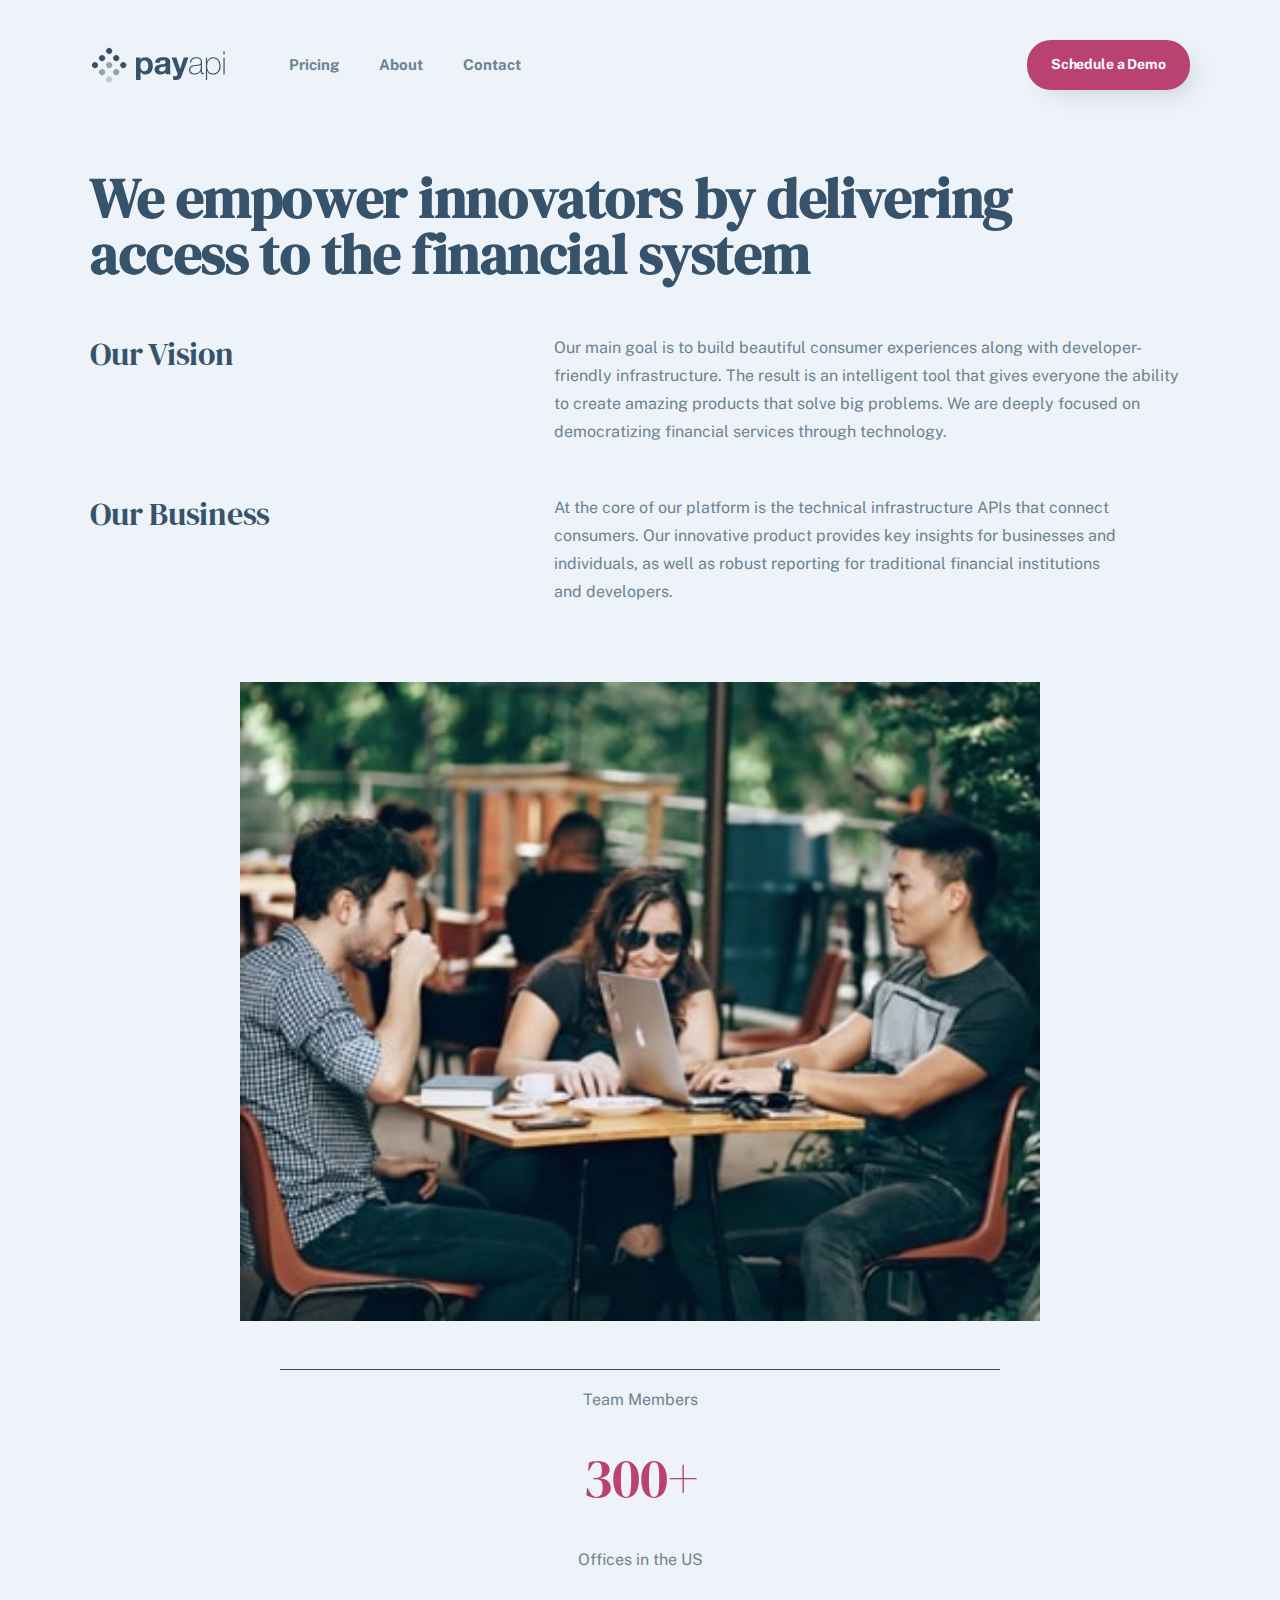
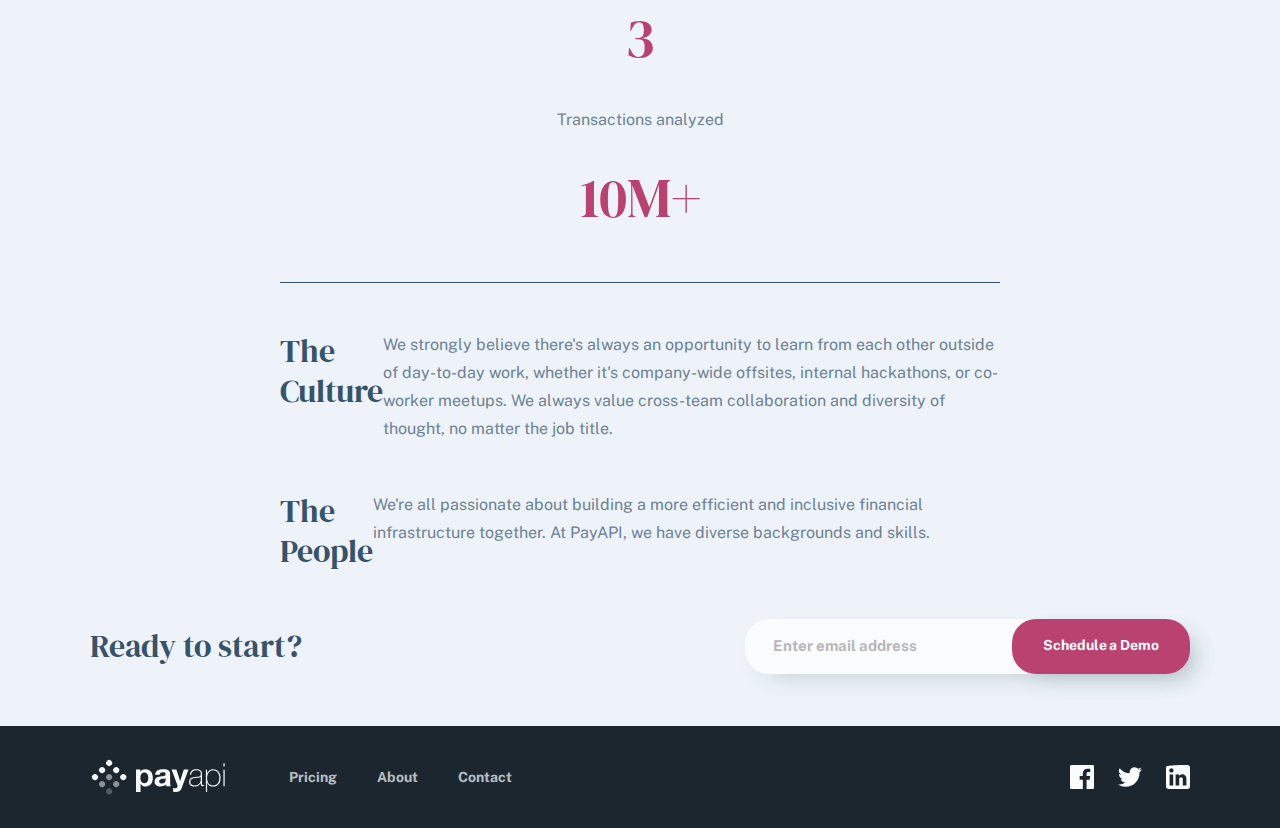
==== pages/about.html @ 9f635a34 "update" ====
<!DOCTYPE html>
<html lang="fr">
  <head>
    <meta charset="UTF-8" />
    <meta name="viewport" content="width=device-width, initial-scale=1.0" />
    <title>About | Pay API</title>
    <link
      rel="shortcut icon"
      href="../assets/shared/desktop/logo.svg"
      type="image/x-icon"
    />
    <link rel="stylesheet" href="../css/normalize.css" />
    <link rel="stylesheet" href="../css/reset.css" />
    <link rel="stylesheet" href="../css/main.css" />
    <link rel="stylesheet" href="../css/about.css" />
  </head>
  <body>
    <header>
      <nav>
        <a href="../index.html"
          ><img class="logo" src="../assets/shared/desktop/logo.svg" alt="logo"
        /></a>

        <a href="#"
          ><img
            class="image-hamburger"
            src="../assets/shared/mobile/menu.svg"
            alt="menu"
        /></a>

        <ul class="navbar-hamburger">
          <li><a class="links" href="./pricing.html">Pricing</a></li>

          <li><a class="links" href="./about.html">About</a></li>

          <li><a class="links" href="./contact.html">Contact</a></li>
        </ul>

        <a class="buttons button-primary button-nav" href="#"
          >Schedule a Demo</a
        >
      </nav>
    </header>

    <main>
      <section class="about">
        <h1 class="about-title small-h1">
          We empower innovators by delivering access to the financial system
        </h1>

        <article class="two-container-information vision-and-business">
          <section class="container-contain-information">
            <h3>Our Vision</h3>

            <p>
              Our main goal is to build beautiful consumer experiences along
              with developer-friendly infrastructure. The result is an
              intelligent tool that gives everyone the ability to create amazing
              products that solve big problems. We are deeply focused on
              democratizing financial services through technology.
            </p>
          </section>

          <section class="container-contain-information">
            <h3>Our Business</h3>

            <p>
              At the core of our platform is the technical infrastructure APIs
              that connect consumers. Our innovative product provides key
              insights for businesses and individuals, as well as robust
              reporting for traditional financial institutions and developers.
            </p>
          </section>
        </article>

        <section class="team">
          <img
            class="image-team"
            src="../assets/about/mobile/image-team-members.jpg"
            alt="the team around a table"
          />

          <article class="team-informations">
            <ul>
              <li>
                <p>Team Members</p>

                <span>300+</span>
              </li>

              <li>
                <p>Offices in the US</p>

                <span>3</span>
              </li>

              <li>
                <p>Transactions analyzed</p>

                <span>10M+</span>
              </li>
            </ul>
          </article>

          <article class="two-container-information culture-and-people">
            <section class="container-contain-information">
              <h3>The Culture</h3>

              <p>
                We strongly believe there's always an opportunity to learn from
                each other outside of day-to-day work, whether it's company-wide
                offsites, internal hackathons, or co-worker meetups. We always
                value cross-team collaboration and diversity of thought, no
                matter the job title.
              </p>
            </section>

            <section class="container-contain-information">
              <h3>The People</h3>

              <p>
                We're all passionate about building a more efficient and
                inclusive financial infrastructure together. At PayAPI, we have
                diverse backgrounds and skills.
              </p>
            </section>
          </article>
        </section>
      </section>

      <section class="demo">
        <h3>Ready to start?</h3>

        <form class="form-demo">
          <input
            type="email"
            name="email"
            class="email"
            placeholder="Enter email address"
          />

          <button class="buttons button-primary" type="submit">
            Schedule a Demo
          </button>
        </form>
      </section>
    </main>

    <footer>
      <div class="footer-container">
        <a href="../index.html">
          <svg
            class="logo-footer"
            width="135"
            height="38"
            xmlns="http://www.w3.org/2000/svg"
          >
            <g fill="#FBFCFE" fill-rule="evenodd">
              <path
                d="M50.544 33.934v-7.84h.064a5.36 5.36 0 002.128 1.84c.864.416 1.808.624 2.832.624 1.216 0 2.277-.235 3.184-.704a6.738 6.738 0 002.272-1.888 8.147 8.147 0 001.36-2.72 11.37 11.37 0 00.448-3.2c0-1.173-.15-2.299-.448-3.376-.299-1.077-.757-2.021-1.376-2.832a6.937 6.937 0 00-2.336-1.952c-.939-.49-2.059-.736-3.36-.736-1.024 0-1.963.203-2.816.608-.853.405-1.557 1.056-2.112 1.952h-.064v-2.112H46v22.336h4.544zm3.808-8.768c-.725 0-1.344-.15-1.856-.448a3.595 3.595 0 01-1.232-1.168 5.044 5.044 0 01-.672-1.68 9.192 9.192 0 01-.208-1.952c0-.683.064-1.344.192-1.984a4.98 4.98 0 01.656-1.696c.31-.49.715-.89 1.216-1.2.501-.31 1.125-.464 1.872-.464.725 0 1.339.155 1.84.464.501.31.912.715 1.232 1.216.32.501.55 1.072.688 1.712.139.64.208 1.29.208 1.952 0 .661-.064 1.312-.192 1.952-.128.64-.347 1.2-.656 1.68-.31.48-.715.87-1.216 1.168-.501.299-1.125.448-1.872.448zm15.882 3.392c1.024 0 2.027-.15 3.008-.448a5.921 5.921 0 002.56-1.568 6.52 6.52 0 00.32 1.6h4.608c-.213-.341-.363-.853-.448-1.536a17.288 17.288 0 01-.128-2.144v-8.608c0-1.003-.224-1.808-.672-2.416a4.603 4.603 0 00-1.728-1.424 7.733 7.733 0 00-2.336-.688 18.543 18.543 0 00-2.528-.176c-.917 0-1.83.09-2.736.272a7.809 7.809 0 00-2.448.912 5.448 5.448 0 00-1.792 1.696c-.47.704-.736 1.59-.8 2.656h4.544c.085-.896.384-1.536.896-1.92.512-.384 1.216-.576 2.112-.576.405 0 .784.027 1.136.08.352.053.661.16.928.32s.48.384.64.672c.16.288.24.677.24 1.168.021.47-.117.827-.416 1.072-.299.245-.704.432-1.216.56-.512.128-1.099.224-1.76.288-.661.064-1.333.15-2.016.256-.683.107-1.36.25-2.032.432a5.735 5.735 0 00-1.792.816c-.523.363-.95.848-1.28 1.456-.33.608-.496 1.381-.496 2.32 0 .853.144 1.59.432 2.208a4.17 4.17 0 001.2 1.536c.512.405 1.11.704 1.792.896a8.127 8.127 0 002.208.288zm1.696-3.008c-.363 0-.715-.032-1.056-.096a2.566 2.566 0 01-.896-.336 1.717 1.717 0 01-.608-.656c-.15-.277-.224-.619-.224-1.024 0-.427.075-.779.224-1.056.15-.277.347-.507.592-.688a2.98 2.98 0 01.864-.432c.33-.107.667-.192 1.008-.256.363-.064.725-.117 1.088-.16.363-.043.71-.096 1.04-.16.33-.064.64-.144.928-.24.288-.096.528-.23.72-.4v1.696c0 .256-.027.597-.08 1.024a3.428 3.428 0 01-.432 1.264c-.235.416-.597.773-1.088 1.072-.49.299-1.184.448-2.08.448zm13.962 8.384c1.557 0 2.773-.288 3.648-.864.874-.576 1.557-1.536 2.048-2.88L98.5 11.598h-4.704L90.18 22.926h-.064l-3.744-11.328H81.54l5.792 15.52c.128.32.192.661.192 1.024 0 .49-.144.939-.432 1.344-.288.405-.731.64-1.328.704-.448.021-.896.01-1.344-.032-.448-.043-.886-.085-1.312-.128v3.744c.469.043.933.08 1.392.112.458.032.922.048 1.392.048zm18.698-5.408c.789 0 1.514-.096 2.176-.288a6.581 6.581 0 001.776-.8c.522-.341.965-.73 1.328-1.168.362-.437.64-.901.832-1.392h.064v.864c0 .341.026.656.08.944.053.288.154.539.304.752.149.213.368.384.656.512.288.128.677.192 1.168.192.34 0 .672-.043.992-.128V26.99a5.835 5.835 0 01-.896.096c-.278 0-.491-.059-.64-.176a.961.961 0 01-.32-.464 2.357 2.357 0 01-.112-.64c-.011-.235-.016-.47-.016-.704v-9.568c0-1.259-.454-2.277-1.36-3.056-.907-.779-2.352-1.168-4.336-1.168-1.984 0-3.515.453-4.592 1.36-1.078.907-1.66 2.267-1.744 4.08h1.216c.085-1.472.58-2.57 1.488-3.296.906-.725 2.096-1.088 3.568-1.088.832 0 1.536.085 2.112.256.576.17 1.045.405 1.408.704.362.299.629.64.8 1.024.17.384.256.8.256 1.248 0 .576-.032 1.056-.096 1.44a1.64 1.64 0 01-.48.944c-.256.245-.635.437-1.136.576-.502.139-1.19.24-2.064.304l-1.888.16c-.662.064-1.35.17-2.064.32-.715.15-1.366.4-1.952.752a4.367 4.367 0 00-1.456 1.44c-.384.608-.576 1.392-.576 2.352 0 1.579.48 2.747 1.44 3.504.96.757 2.314 1.136 4.064 1.136zm.032-1.056c-1.344 0-2.4-.293-3.168-.88-.768-.587-1.152-1.488-1.152-2.704 0-.768.149-1.392.448-1.872.298-.48.688-.859 1.168-1.136a5.213 5.213 0 011.616-.592 20.778 20.778 0 011.792-.272l2.048-.192a16.93 16.93 0 002.032-.288c.608-.128 1.06-.373 1.36-.736v3.072c0 .213-.06.624-.176 1.232-.118.608-.39 1.237-.816 1.888-.427.65-1.046 1.227-1.856 1.728-.811.501-1.91.752-3.296.752zm12.49 6.56v-9.312h.063c.491 1.344 1.27 2.315 2.336 2.912 1.067.597 2.283.896 3.648.896 1.26 0 2.352-.213 3.28-.64a6.254 6.254 0 002.304-1.776c.608-.757 1.062-1.659 1.36-2.704.3-1.045.448-2.197.448-3.456 0-1.152-.149-2.25-.448-3.296-.298-1.045-.752-1.963-1.36-2.752a6.651 6.651 0 00-2.304-1.888c-.928-.47-2.02-.704-3.28-.704-.896 0-1.69.139-2.384.416a6.39 6.39 0 00-1.776 1.04c-.49.416-.885.87-1.184 1.36-.298.49-.512.939-.64 1.344h-.064v-3.776h-1.216V34.03h1.216zm6.047-6.56c-1.152 0-2.117-.208-2.896-.624a5.008 5.008 0 01-1.856-1.664c-.458-.693-.784-1.493-.976-2.4a13.637 13.637 0 01-.288-2.832c0-.981.107-1.925.32-2.832a7.152 7.152 0 011.04-2.416 5.407 5.407 0 011.872-1.696c.768-.427 1.696-.64 2.784-.64 1.11 0 2.054.219 2.832.656a5.599 5.599 0 011.904 1.728c.491.715.854 1.525 1.088 2.432.235.907.352 1.83.352 2.768 0 1.024-.122 1.99-.368 2.896-.245.907-.618 1.701-1.12 2.384a5.487 5.487 0 01-1.92 1.632c-.778.405-1.7.608-2.768.608zm11.498-18.88V5.294h-1.216V8.59h1.216zm0 19.552V11.694h-1.216v16.448h1.216z"
                fill-rule="nonzero"
              />
              <g>
                <circle
                  transform="rotate(45 19.142 5)"
                  cx="19.142"
                  cy="5"
                  r="3"
                />
                <circle
                  transform="rotate(45 26.213 12.071)"
                  cx="26.213"
                  cy="12.071"
                  r="3"
                />
                <circle
                  transform="rotate(45 33.284 19.142)"
                  cx="33.284"
                  cy="19.142"
                  r="3"
                />
                <circle
                  transform="rotate(45 12.071 12.071)"
                  cx="12.071"
                  cy="12.071"
                  r="3"
                />
                <circle
                  opacity=".5"
                  transform="rotate(45 19.142 19.142)"
                  cx="19.142"
                  cy="19.142"
                  r="3"
                />
                <circle
                  opacity=".5"
                  transform="rotate(45 26.213 26.213)"
                  cx="26.213"
                  cy="26.213"
                  r="3"
                />
                <circle
                  transform="rotate(45 5 19.142)"
                  cx="5"
                  cy="19.142"
                  r="3"
                />
                <circle
                  opacity=".5"
                  transform="rotate(45 12.071 26.213)"
                  cx="12.071"
                  cy="26.213"
                  r="3"
                />
                <circle
                  opacity=".25"
                  transform="rotate(45 19.142 33.284)"
                  cx="19.142"
                  cy="33.284"
                  r="3"
                />
              </g>
            </g>
          </svg>
        </a>

        <section class="link-container">
          <ul>
            <li><a href="./pricing.html">Pricing</a></li>

            <li><a href="./about.html">About</a></li>

            <li><a href="./contact.html">Contact</a></li>
          </ul>
        </section>

        <section class="social-media-container">
          <a href="#"
            ><svg width="24" height="24" xmlns="http://www.w3.org/2000/svg">
              <path
                d="M22.675 0H1.325C.593 0 0 .593 0 1.325v21.351C0 23.407.593 24 1.325 24H12.82v-9.294H9.692v-3.622h3.128V8.413c0-3.1 1.893-4.788 4.659-4.788 1.325 0 2.463.099 2.795.143v3.24l-1.918.001c-1.504 0-1.795.715-1.795 1.763v2.313h3.587l-.467 3.622h-3.12V24h6.116c.73 0 1.323-.593 1.323-1.325V1.325C24 .593 23.407 0 22.675 0z"
                fill="#FBFCFE"
                fill-rule="nonzero"
              /></svg
          ></a>

          <a href="#"
            ><svg width="24" height="20" xmlns="http://www.w3.org/2000/svg">
              <path
                d="M24 2.557a9.83 9.83 0 01-2.828.775A4.932 4.932 0 0023.337.608a9.864 9.864 0 01-3.127 1.195A4.916 4.916 0 0016.616.248c-3.179 0-5.515 2.966-4.797 6.045A13.978 13.978 0 011.671 1.149a4.93 4.93 0 001.523 6.574 4.903 4.903 0 01-2.229-.616c-.054 2.281 1.581 4.415 3.949 4.89a4.935 4.935 0 01-2.224.084 4.928 4.928 0 004.6 3.419A9.9 9.9 0 010 17.54a13.94 13.94 0 007.548 2.212c9.142 0 14.307-7.721 13.995-14.646A10.025 10.025 0 0024 2.557z"
                fill="#FBFCFE"
                fill-rule="nonzero"
              /></svg
          ></a>

          <a href="#"
            ><svg width="24" height="24" xmlns="http://www.w3.org/2000/svg">
              <path
                d="M21.6 0h3.4C1.08 0 0 1.08 0 2.4v19.2C0 22.92 1.08 24 2.4 24h19.2c1.32 0 2.4-1.08 2.4-2.4V2.4C24 1.08 22.92 0 21.6 0zM7.2 20.4H3.6V9.6h3.6v10.8zM5.4 7.56c-1.2 0-2.16-.96-2.16-2.16 0-1.2.96-2.16 2.16-2.16 1.2 0 2.16.96 2.16 2.16 0 1.2-.96 2.16-2.16 2.16zm15 12.84h-3.6v-6.36c0-.96-.84-1.8-1.8-1.8-.96 0-1.8.84-1.8 1.8v6.36H9.6V9.6h3.6v1.44c.6-.96 1.92-1.68 3-1.68 2.28 0 4.2 1.92 4.2 4.2v6.84z"
                fill="#FBFCFE"
                fill-rule="nonzero"
              /></svg
          ></a>
        </section>
      </div>
    </footer>
  </body>
</html>
---- css/main.css ----
@import url('https://fonts.googleapis.com/css2?family=DM+Serif+Display:ital@0;1&family=Public+Sans:ital,wght@0,100..900;1,100..900&display=swap');

* {
    padding: 0;
}

:root {
    --dark-pink: #BA4270;
    --link-water-white: #FBFCFE;
    --san-juan-blue: #36536B;
    --mirage-blue: #1B262F;
    --charm-pink-actives: #DA6D97;
    --light-san-juan-blue: #6C8294;
}

h1,
.small-h1,
h2,
h3,
h4 {
    font-family: 'DM Serif Display', serif;
    color: var(--san-juan-blue);
    font-weight: 400;
}

.small-h1,
.small-h3 {
    font-weight: 700;
}

h1 {
    margin: 0;
    letter-spacing: -0.25px;
    line-height: 36px;
    font-size: 32px;
}

.small-h1 {
    font-size: 32px;
    line-height: 36px;
    letter-spacing: -0.25px;
}

h2 {
    font-size: 32px;
    line-height: 36px;
    letter-spacing: -0.25px
}

h3 {
    font-size: 24px;
    line-height: 32px;
    letter-spacing: -0.18px;
}

.small-h3 {
    font-family: "Public Sans", sans-serif;
    font-size: 18px;
    line-height: 25px;
    letter-spacing: -0.14px;
}

p {
    color: var(--light-san-juan-blue);
    font-family: "Public Sans", sans-serif;
    font-size: 16px;
    font-weight: 400;
    line-height: 28px;
    letter-spacing: 0px;
}

.buttons {
    display: inline-block;
    font-family: "Public Sans", sans-serif;
    font-size: 14px;
    font-weight: 700;
    line-height: 17.63px;
    letter-spacing: -0.12px;
    text-align: center;
    text-decoration: none;
}

.button-primary {
    background-color: var(--dark-pink);
    color: var(--link-water-white);
    border: none;
    border-radius: 24px;
    padding: 16px 24px;
    box-shadow: 10px 10px 25px -10px #36536B40;
    transition: all 0.2s ease;

    &:hover {
        background-color: var(--charm-pink-actives);
    }

    &:disabled {
        background-color: var(--dark-pink);
        opacity: 0.5;
    }
}

.secondary-button-light {
    background-color: transparent;
    color: var(--link-water-white);
    border: 1px solid var(--link-water-white);
    border-radius: 24px;
    padding: 16px 24px;
    transition: all 0.2s ease;

    &:hover {
        background-color: var(--link-water-white);
        color: var(--mirage-blue);
    }

    &:disabled {
        background-color: transparent;
        color: var(--link-water-white);
        opacity: 0.5;
    }
}

.secondary-button-dark {
    background-color: transparent;
    color: var(--san-juan-blue);
    border: 1px solid var(--san-juan-blue);
    border-radius: 24px;
    padding: 16px 24px;
    transition: all 0.2s ease;

    &:hover {
        background-color: var(--san-juan-blue);
        color: var(--link-water-white);
    }

    &:disabled {
        background-color: transparent;
        color: var(--san-juan-blue);
        opacity: 0.5;
    }
}

.links {
    opacity: 0.7;
    color: var(--san-juan-blue);
    text-decoration: none;
    transition: all 0.2s ease;

    &:hover {
        opacity: 1;
    }
}

body {
    background-color: #EDF3F8;
    min-height: 100vh;
}

header {
    width: 90%;
    margin: 0 auto;
    padding: 40px 0 32px 0;
}

nav {
    display: flex;
    align-items: center;
    justify-content: space-between;
}

.navbar-hamburger {
    display: none;
}

.button-nav {
    display: none;
}

.hero {
    text-align: center;
    display: flex;
    flex-direction: column;
    align-items: center;
    justify-content: center;
    margin: 0 auto;
    margin-bottom: 80px;
    width: 90%;
}

.text-hero {
    h1 {
        margin-bottom: 24px;
    }
}

.form-hero {
    margin: 0 auto;
    width: 100%;
    display: flex;
    flex-direction: column;
    align-items: center;
    justify-content: center;
    gap: 16px;
    margin-bottom: 24px;

    button {
        cursor: pointer;
        width: 100%;
    }
}

.phone-mockup {
    margin-bottom: 24px;
    width: 126px;
    object-fit: cover;
}

.email {
    width: 100%;
    padding: 16px 28px;
    border-radius: 24px;
    color: var(--san-juan-blue);
    box-shadow: 10px 10px 25px -10px #36536B40;
    border: none;
    background-color: var(--link-water-white);
    font-family: "Public Sans", sans-serif;
    font-weight: 700;
    font-size: 15px;
    line-height: auto;
    letter-spacing: 0px;

    &::placeholder {
        opacity: 50%;
    }

    &:focus {
        outline: none;
    }
}

.form-help {
    font-weight: 700;
}

.parteners-container {
    background-color: var(--mirage-blue);
    padding: 80px 0;
    margin-bottom: 80px;
}

.parteners-container-contain {
    display: flex;
    flex-direction: column;
    align-items: center;
    justify-content: center;
    gap: 56px;
    width: 90%;
    margin: 0 auto;
}

.image-parteners {
    gap: 40px 56px;
    display: grid;
    grid-template-columns: repeat(2, 1fr);

    img {
        justify-self: center;
        align-self: center;
    }
}

.text-parteners {
    text-align: center;

    h2 {
        color: var(--link-water-white);
        margin-bottom: 16px;
    }

    p {
        font-size: 14px;
        line-height: 28px;
        letter-spacing: 0px;
        font-weight: 400;
        color: var(--link-water-white);
        opacity: 0.7;
        margin-bottom: 60px;
    }

    a {
        display: inline-block;
    }
}

.features {
    width: 90%;
    display: flex;
    flex-direction: column;
    justify-content: center;
    align-items: center;
    text-align: center;
    margin: 0 auto;
    gap: 80px;
    margin-bottom: 80px;

    section {
        display: flex;
        flex-direction: column;
        justify-content: center;
        align-items: center;
        gap: 48px;

        h2 {
            margin-bottom: 24px;
            font-size: 48px;
            letter-spacing: -0.28px;
        }
    }
}

.image-container {
    display: flex;
    justify-content: center;
    gap: 24px;
}

.avantages-container {
    display: flex;
    align-items: center;
    justify-content: center;
    width: 90%;
    margin: 0 auto;
    margin-bottom: 80px;

    ul {
        list-style: none;
        display: flex;
        flex-direction: column;
        justify-content: center;
        gap: 48px;
        width: 100%;
    }

    li {
        display: flex;
        flex-direction: column;
        align-items: center;
        justify-content: center;
        text-align: center;
    }

    img {
        margin-bottom: 32px;
        width: 106px;
        height: 106px;
        object-fit: cover;
    }

    h3 {
        margin-bottom: 16px;
    }
}

.demo {
    text-align: center;
    margin: 0 auto;
    margin-bottom: 52px;
    width: 90%;
    display: flex;
    flex-direction: column;
    align-items: center;
    justify-content: center;

    h2 {
        margin-bottom: 32px;
    }
}

.form-demo {
    margin: 0 auto;
    width: 100%;
    display: flex;
    flex-direction: column;
    align-items: center;
    justify-content: center;
    gap: 16px;

    button {
        cursor: pointer;
        width: 100%;
    }
}

footer {
    background-color: var(--mirage-blue);
    padding: 42px 0 56px 0;
    display: flex;
    align-items: center;
    justify-content: center;
}

.footer-container {
    display: flex;
    flex-direction: column;
    align-items: center;
    justify-content: center;
    gap: 40px;
    width: 90%;
}

.link-container {
    ul {
        display: flex;
        flex-direction: column;
        align-items: center;
        justify-content: center;
        gap: 32px;
        list-style: none;
    }

    li a {
        font-weight: 700;
        font-family: "Public Sans", sans-serif;
        font-size: 14px;
        text-decoration: none;
        color: var(--link-water-white);
        opacity: 0.7;
        transition: all 0.2s ease;

        &:hover {
            opacity: 1;
        }
    }
}

.social-media-container {
    display: flex;
    align-items: center;
    justify-content: center;
    gap: 24px;

    svg {
        width: 24px;
        object-fit: cover;
    }

    path {
        transition: all 0.2s ease;
    }

    svg:hover path {
        fill: var(--charm-pink-actives);
    }
}

@media only screen and (min-width: 768px) {
    h1 {
        font-size: 48px;
        line-height: 56px;
        letter-spacing: -0.37px;
    }

    .small-h1 {
        font-size: 48px;
        line-height: 56px;
        letter-spacing: -0.37px;
    }

    h2 {
        font-size: 48px;
        line-height: 56px;
        letter-spacing: -0.37px
    }

    h3 {
        font-size: 24px;
        line-height: 40px;
        letter-spacing: -0.18px;
    }

    .small-h3 {
        font-family: "Public Sans", sans-serif;
        font-size: 18px;
        line-height: 25px;
        letter-spacing: -0.14px;
    }

    p {
        color: var(--light-san-juan-blue);
        font-family: "Public Sans", sans-serif;
        font-size: 16px;
        font-weight: 400;
        line-height: 28px;
        letter-spacing: 0px;
    }

    nav {
        padding-bottom: 48px;
    }

    .navbar-hamburger {
        display: flex;
        align-items: center;
        justify-content: center;
        margin-right: auto;
        list-style: none;
        gap: 40px;
        margin-left: 0;

        li {
            font-family: "Public Sans", sans-serif;
            font-weight: 700;
            font-size: 15px;
            line-height: auto;
            letter-spacing: 0px;
        }
    }

    .logo {
        margin-right: 64px;
    }

    .image-hamburger {
        display: none;
    }

    .button-nav {
        display: block;
    }

    .phone-mockup {
        margin-bottom: 48px;
        width: 160px;
    }

    .hero {
        margin-bottom: 100px;

        h1 {
            margin-bottom: 22px;
        }
    }

    .form-hero {
        position: relative;
        flex-direction: row;
        width: 70%;

        button {
            position: absolute;
            right: 0;
            top: 0;
            width: 40%;
            height: 100%;
        }
    }

    .parteners-container {
        margin-bottom: 100px;
    }

    .image-parteners {
        grid-template-columns: repeat(3, 1fr);
        gap: 40px 62px;
    }

    .features {
        max-width: 70%;
        margin-bottom: 100px;
    }

    .image-terminal {
        width: 410px;
    }

    .image-phone {
        width: 168px;
    }

    .avantages-container {

        ul {
            flex-direction: row;
            justify-content: space-between;
            align-items: start;
            gap: 10px;
        }
    }

    .form-demo {
        position: relative;
        flex-direction: row;
        width: 70%;

        button {
            position: absolute;
            right: 0;
            top: 0;
            width: 40%;
            height: 100%;
        }
    }

    footer {
        padding: 32px 0 32px 0;
    }

    .footer-container {
        flex-direction: row;
        align-items: center;
        gap: 0;
    }

    .logo-footer {
        margin-right: 64px;
    }

    .link-container {
        margin-right: auto;

        ul {
            flex-direction: row;
            gap: 40px;
        }
    }
}

@media only screen and (min-width: 1024px) {

    h1 {
        font-size: 72px;
        line-height: 72px;
        letter-spacing: -0.55px;
    }

    .small-h1 {
        font-size: 56px;
        line-height: 56px;
        letter-spacing: -0.43px;
    }

    h2 {
        font-size: 48px;
        line-height: 56px;
        letter-spacing: -0.37px
    }

    h3 {
        font-size: 32px;
        line-height: 40px;
        letter-spacing: -0.25px;
    }

    .small-h3 {
        font-family: "Public Sans", sans-serif;
        font-size: 18px;
        line-height: 25px;
        letter-spacing: -0.14px;
    }

    p {
        color: var(--light-san-juan-blue);
        font-family: "Public Sans", sans-serif;
        font-size: 16px;
        font-weight: 400;
        line-height: 28px;
        letter-spacing: 0px;
    }

    header,
    .hero,
    .features,
    .parteners-container-contain,
    .demo,
    .footer-container {
        max-width: 1100px;
    }

    .hero {
        text-align: left;
        flex-direction: row-reverse;
        justify-content: space-between;
        align-items: center;
        margin-bottom: 152px;
    }

    .text-hero {
        max-width: 546px;
    }

    .logo {
        margin-right: 64px;
    }

    .phone-mockup {
        margin-bottom: 0;
        width: 260px;
    }

    .parteners-container {
        margin-bottom: 150px;
        padding: 80px 80px;
    }

    .parteners-container-contain {
        max-width: 1100px;
        display: flex;
        flex-direction: row-reverse;
        justify-content: space-between;
        align-items: center;
    }

    .image-parteners {
        gap: 40px 62px;
        grid-template-columns: repeat(3, 100px);
    }

    .text-parteners {
        text-align: left;
        max-width: 445px;
    }

    .features {
        gap: 150px;
        margin: 0 auto;
        margin-bottom: 150px;

        section {
            width: 100%;
            display: flex;
            align-items: center;
            justify-content: space-between;
            text-align: left;

            &:first-child {
                flex-direction: row;
            }

            &:last-child {
                flex-direction: row-reverse;
            }
        }
    }

    .image-terminal {
        width: 445px;
    }

    .image-phones {
        width: 262px;
    }

    .text-features {
        max-width: 445px;
    }

    .avantages-container {
        max-width: 70%;

        ul {
            gap: 30px;
        }
    }

    .demo {
        display: flex;
        flex-direction: row;
        align-items: center;
        justify-content: space-between;

        h2 {
            margin-bottom: 0;
        }
    }

    .form-hero {
        margin: 0 0;
        width: 445px;
        margin-bottom: 16px;
    }

    .form-demo {
        max-width: 445px;
        margin: 0;
    }
}

@media only screen and (min-width: 1200px) {
    .image-parteners {
        grid-template-columns: repeat(3, 1fr);
    }
}
---- css/about.css ----
.about {
    display: flex;
    align-items: center;
    justify-content: center;
    flex-direction: column;
    margin: 0 auto;
}

.about-title {
    width: 90%;
    text-align: center;
    margin-bottom: 40px;
}

.two-container-information {
    width: 90%;
    display: flex;
    flex-direction: column;
    gap: 48px;
    margin: 0 auto;
}


.vision-and-business {
    margin-bottom: 76px;
}

.container-contain-information {
    display: flex;
    flex-direction: column;
    align-items: center;
    justify-content: center;
    gap: 16px;
    text-align: center;

    h3 {
        font-size: 24px;
        line-height: 32px;
        letter-spacing: -0.18px;
    }
}

.image-team {
    margin-bottom: 48px;
    width: 100%;
    object-fit: cover;
}

.team-informations {
    display: flex;
    flex-direction: column;
    align-items: center;
    justify-content: center;
    width: 90%;
    margin: 0 auto;
    margin-bottom: 48px;
    text-align: center;
    border-top: 1px solid var(--san-juan-blue);
    border-bottom: 1px solid var(--san-juan-blue);

    ul {
        padding: 16px 0;
        list-style: none;
    }

    li {
        margin-bottom: 32px;
    }

    p {
        opacity: 0.7;
        margin-bottom: 28px;
        color: var(--san-juan-blue);
    }

    span {
        font-family: 'DM Serif Display', serif;
        font-weight: 400;
        font-size: 56px;
        line-height: 72px;
        letter-spacing: -0.43px;
        color: var(--dark-pink);
    }
}

.culture-and-people {
    margin-bottom: 48px;
}

@media only screen and (min-width: 768px) {
    .container-contain-information {
        flex-direction: row;
        align-items: start;
        text-align: left;
        justify-content: start;
        gap: 0;

        h3 {
            font-size: 32px;
            line-height: 40px;
            letter-spacing: -0.25px;
            margin-right: auto;
        }

        p {
            max-width: 456px;
        }
    }
}

@media only screen and (min-width: 1024px) {
    .about-title {
        max-width: 1100px;
        text-align: left;
        margin-bottom: 52px;
    }

    .two-container-information {
        max-width: 1100px;
    }

    .container-contain-information {

        p {
            max-width: 636px;
        }
    }
}
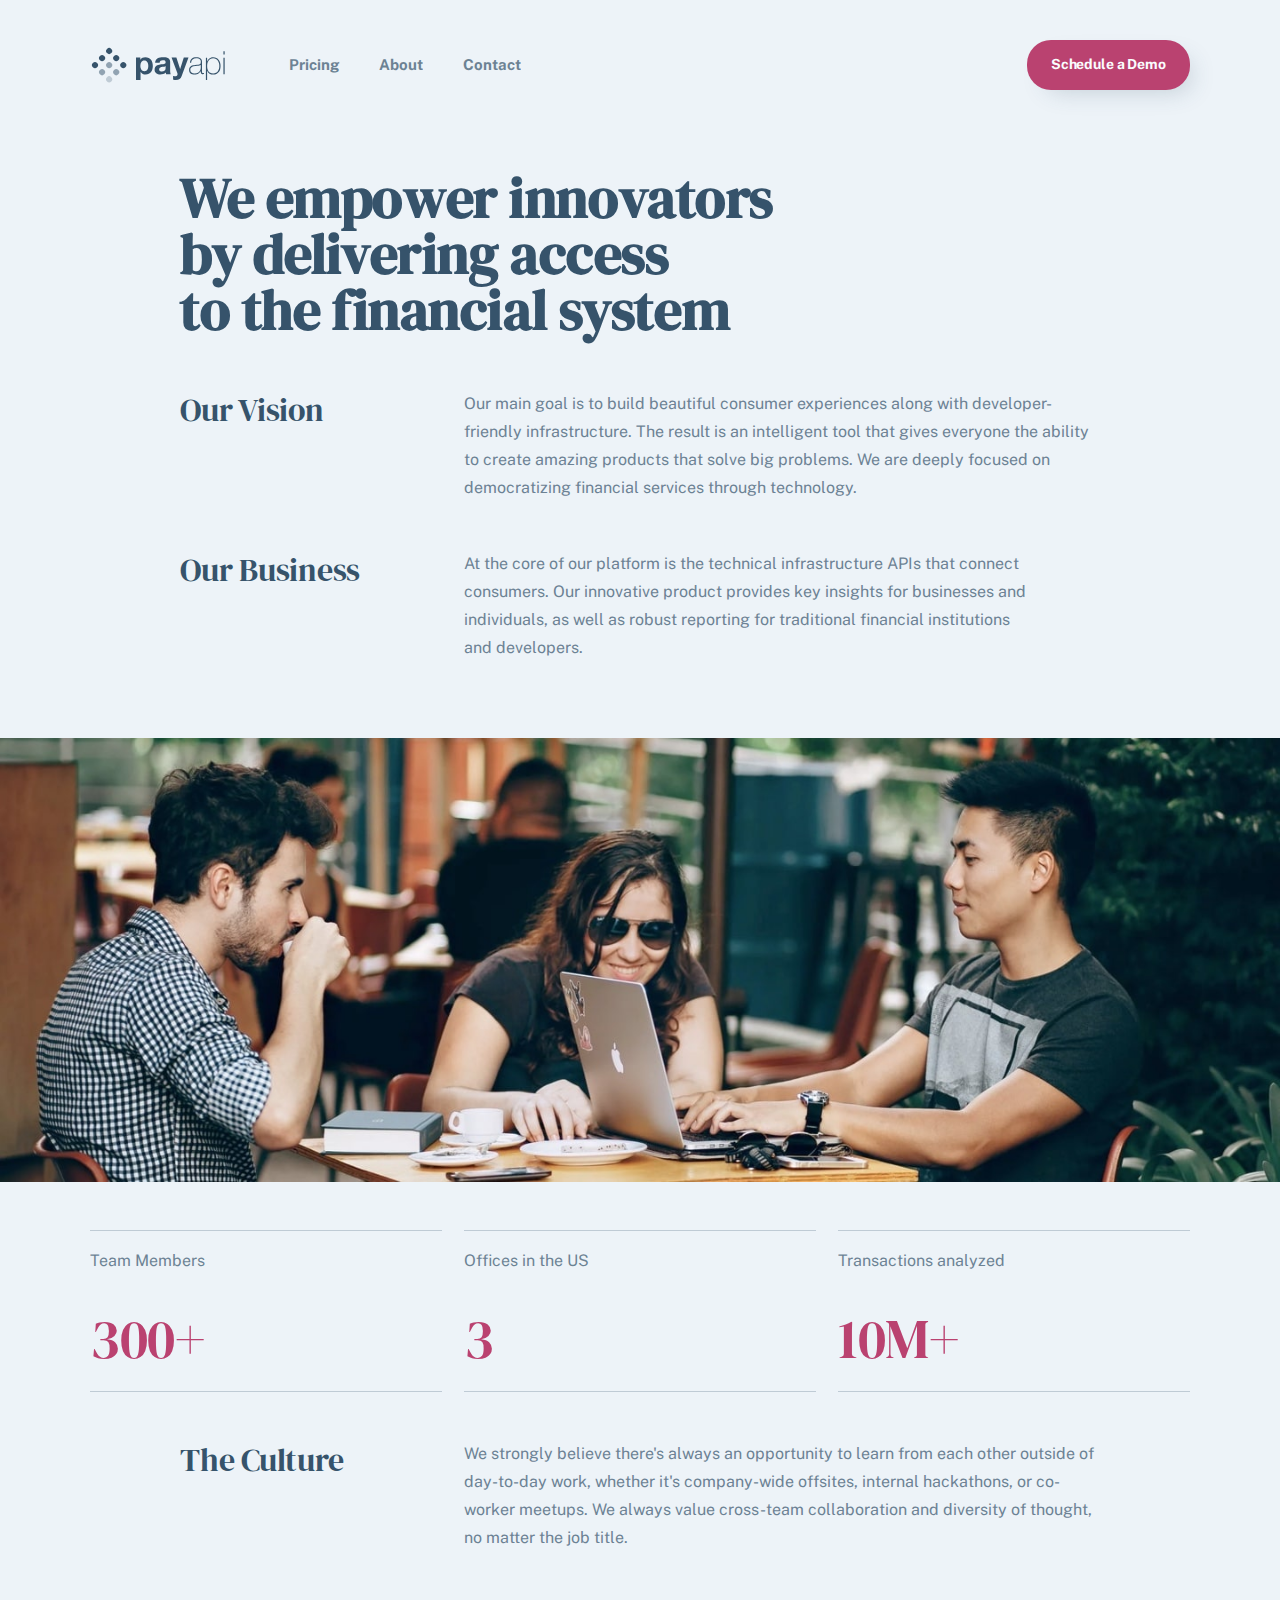
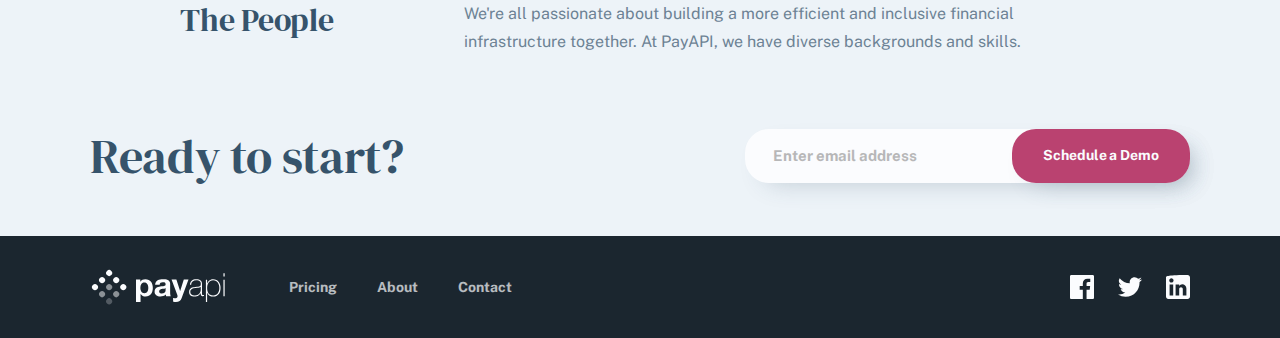
==== commit efddcb10: "Update" ====
--- a/pages/about.html
+++ b/pages/about.html
@@ -129,7 +129,7 @@
       </section>
 
       <section class="demo">
-        <h3>Ready to start?</h3>
+        <h2>Ready to start?</h2>
 
         <form class="form-demo">
           <input
--- a/css/main.css
+++ b/css/main.css
@@ -265,6 +265,8 @@
     img {
         justify-self: center;
         align-self: center;
+        max-width: none;
+        object-fit: cover;
     }
 }
 
@@ -711,7 +713,6 @@
 
     .image-parteners {
         gap: 40px 62px;
-        grid-template-columns: repeat(3, 100px);
     }
 
     .text-parteners {
@@ -782,10 +783,4 @@
         max-width: 445px;
         margin: 0;
     }
-}
-
-@media only screen and (min-width: 1200px) {
-    .image-parteners {
-        grid-template-columns: repeat(3, 1fr);
-    }
 }--- a/css/about.css
+++ b/css/about.css
@@ -1,4 +1,6 @@
-.about {
+.about,
+.team {
+    width: 100%;
     display: flex;
     align-items: center;
     justify-content: center;
@@ -47,24 +49,21 @@
 }
 
 .team-informations {
-    display: flex;
-    flex-direction: column;
-    align-items: center;
-    justify-content: center;
     width: 90%;
     margin: 0 auto;
     margin-bottom: 48px;
-    text-align: center;
-    border-top: 1px solid var(--san-juan-blue);
-    border-bottom: 1px solid var(--san-juan-blue);
+    border-top: 1px solid rgba(54, 83, 107, 25%);
+    border-bottom: 1px solid rgba(54, 83, 107, 25%);
 
     ul {
+        display: flex;
+        flex-direction: column;
+        align-items: center;
+        justify-content: center;
+        gap: 32px;
+        text-align: center;
         padding: 16px 0;
         list-style: none;
-    }
-
-    li {
-        margin-bottom: 32px;
     }
 
     p {
@@ -106,17 +105,40 @@
             max-width: 456px;
         }
     }
+
+    .image-team {
+        content: url("../assets/about/tablet/image-team-members.jpg");
+    }
+
+    .team-informations {
+        border: none;
+
+        ul {
+            text-align: left;
+            flex-direction: row;
+            gap: 0;
+            padding: 0;
+            justify-content: space-between;
+        }
+
+        li {
+            width: 32%;
+            border-top: 1px solid rgba(54, 83, 107, 25%);
+            border-bottom: 1px solid rgba(54, 83, 107, 25%);
+            padding: 16px 0;
+        }
+    }
 }
 
 @media only screen and (min-width: 1024px) {
     .about-title {
-        max-width: 1100px;
+        max-width: 920px;
         text-align: left;
         margin-bottom: 52px;
     }
 
     .two-container-information {
-        max-width: 1100px;
+        max-width: 920px;
     }
 
     .container-contain-information {
@@ -125,4 +147,16 @@
             max-width: 636px;
         }
     }
+
+    .image-team {
+        content: url("../assets/about/desktop/image-team-members.jpg");
+    }
+
+    .culture-and-people {
+        margin-bottom: 72px;
+    }
+
+    .team-informations {
+        max-width: 1100px;
+    }
 }